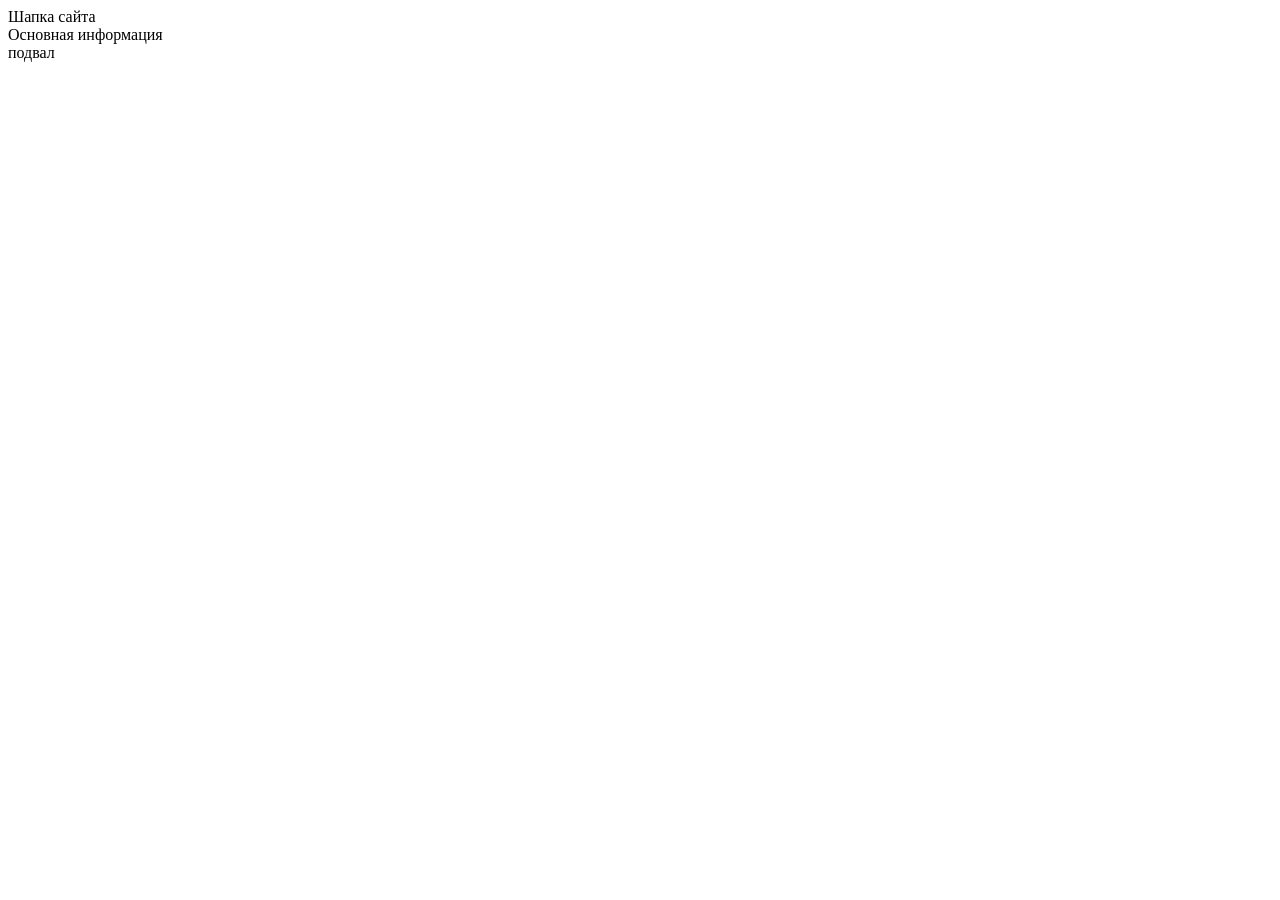
==== index.html @ 037112f5 "Добавляю первые файлы" ====
<!DOCTYPE html>
<html lang="ru">
<head>
    <meta charset="UTF-8">
    <meta name="viewport" content="width=device-width, initial-scale=1.0">
    <title> Тема проекта сюда </title>
</head>
<body>
    <header> Шапка сайта </header>
    <main> Основная информация </main>
    <footer> подвал </footer>
</body>
</html>
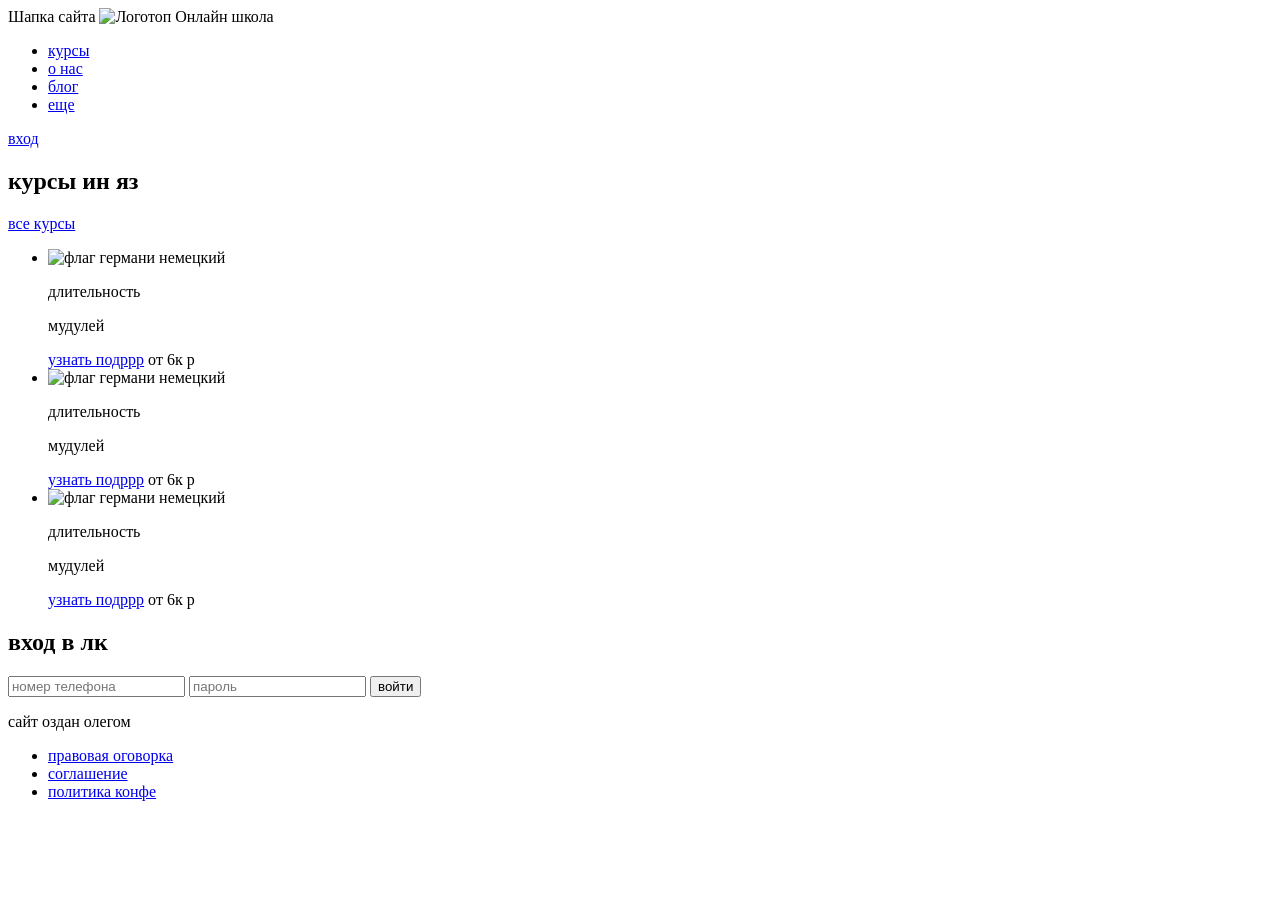
==== commit 4be2a496: "Add files via upload" ====
--- a/index.html
+++ b/index.html
@@ -6,8 +6,68 @@
     <title> Тема проекта сюда </title>
 </head>
 <body>
-    <header> Шапка сайта </header>
-    <main> Основная информация </main>
-    <footer> подвал </footer>
+    <header> Шапка сайта 
+        <img src="images/logo.png" alt="Логотоп" width="150" height="150"
+        <h1> Онлайн школа</h1>
+        <nav>
+            <ul>
+                <li><a href="#"> курсы </a></li>
+                <li><a href="#"> о нас </a></li>
+                <li><a href="#"> блог </a></li>
+                <li><a href="#"> еще </a></li>
+            </ul> 
+        </nav>
+        <a href="login.html">вход</a>
+    </header>
+    <main class="main"> 
+        <section> 
+            <div> <h2> курсы ин яз</h2>
+                <a href="#" target="_blank">все курсы</a> </a>
+        </div>
+        <ul> 
+            <li> 
+                <img src="images/german.png" alt="флаг германи" width="50" height="50" 
+                <h3> немецкий </h3>
+                <p> длительность</p>
+                <p> мудулей </p>
+                <a href="#">узнать подррр</a>
+                <span> от 6к р </span>
+            </li>
+            <li> 
+                <img src="images/german.png" alt="флаг германи" width="50" height="50" 
+                <h3> немецкий </h3>
+                <p> длительность</p>
+                <p> мудулей </p>
+                <a href="#">узнать подррр</a>
+                <span> от 6к р </span>
+
+
+            </li>
+        <li> 
+            <img src="images/german.png" alt="флаг германи" width="50" height="50" 
+                <h3> немецкий </h3>
+                <p> длительность</p>
+                <p> мудулей </p>
+                <a href="#">узнать подррр</a>
+                <span> от 6к р </span>
+        </li>
+        </ul>
+        </section>
+        <section> 
+            <form action="/">
+                <h1> вход в лк</h1>
+                <input type="tel" name="phone" placeholder="номер телефона" required>
+                <input type="password" name="password" placeholder="пароль" required>
+                <button> войти </button>
+            </form>
+        </section>
+    </main> </main>
+    <footer> <p> сайт оздан олегом</p>
+        <ul> 
+            <li><a href="#">правовая оговорка </a></li>
+            <li><a href="#">соглашение </a></li>
+            <li><a href="#">политика конфе </a></li>
+        </ul>
+         </footer>
 </body>
 </html>
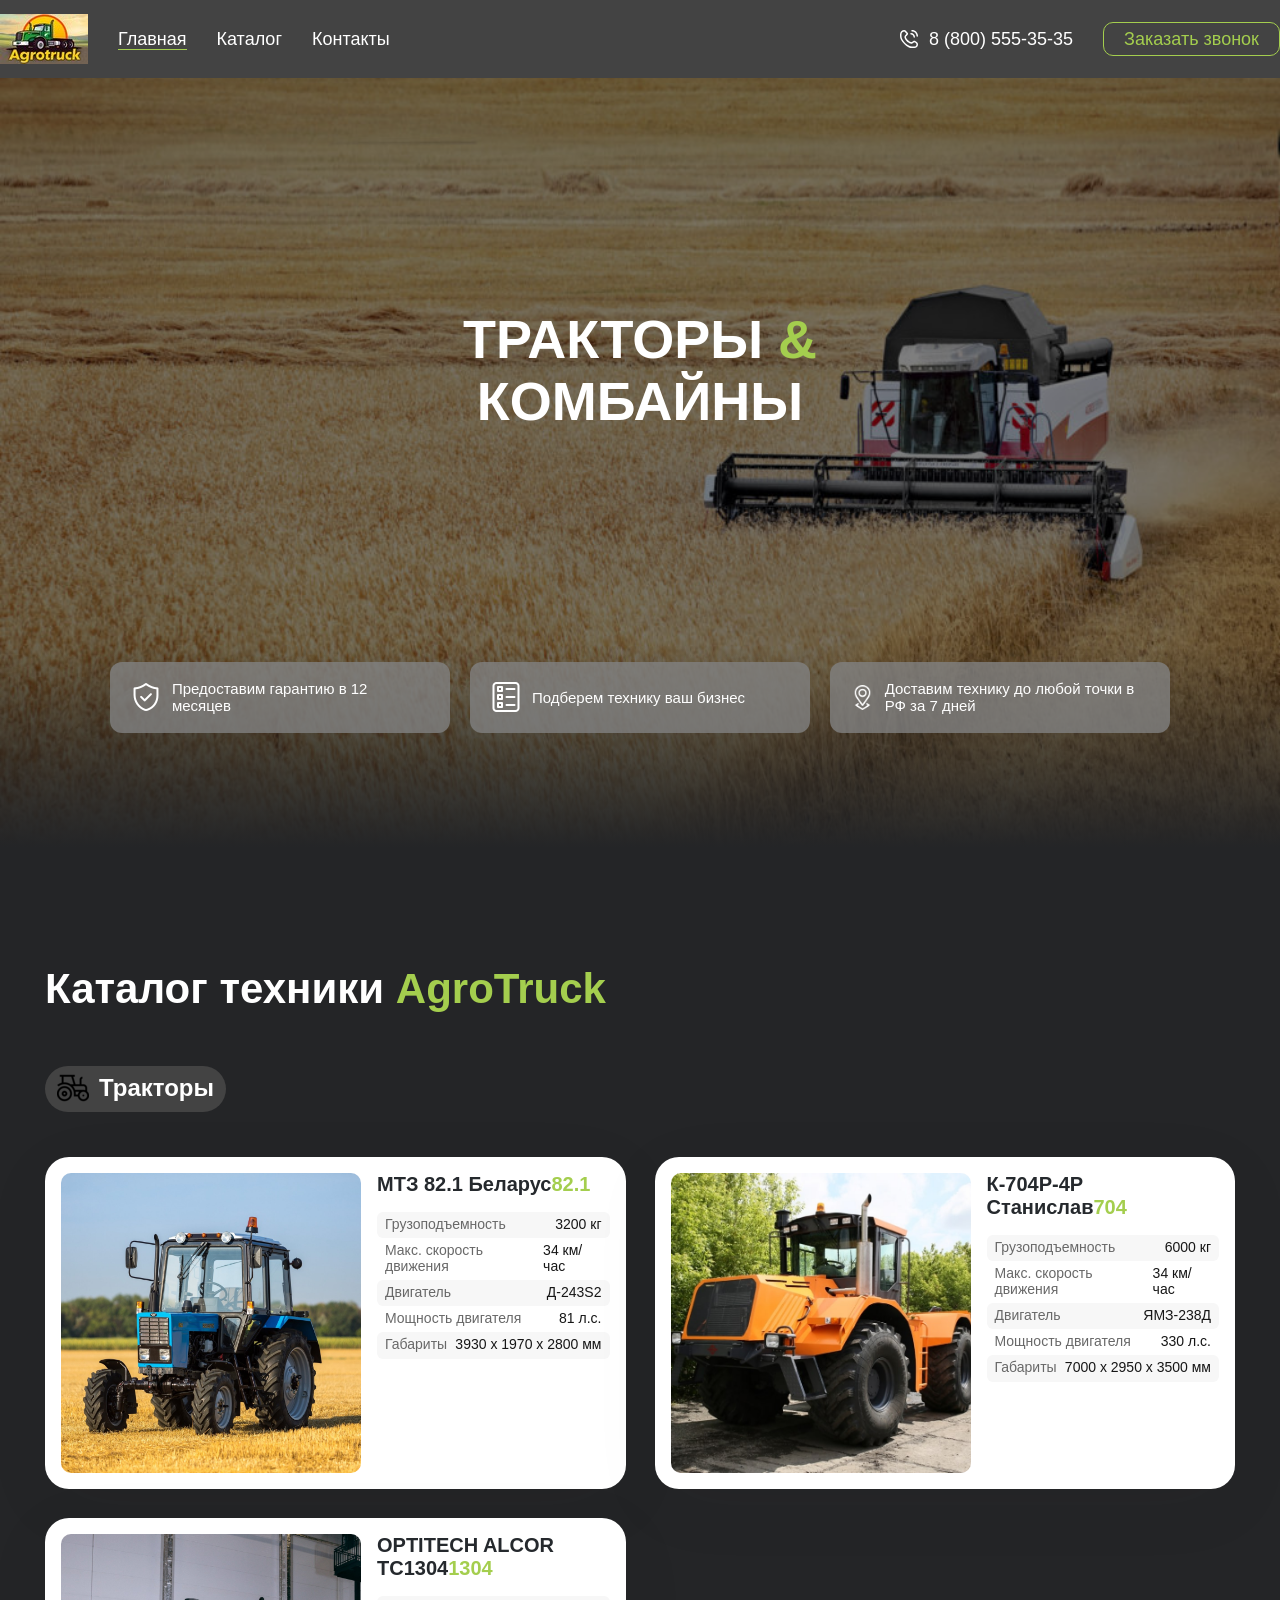
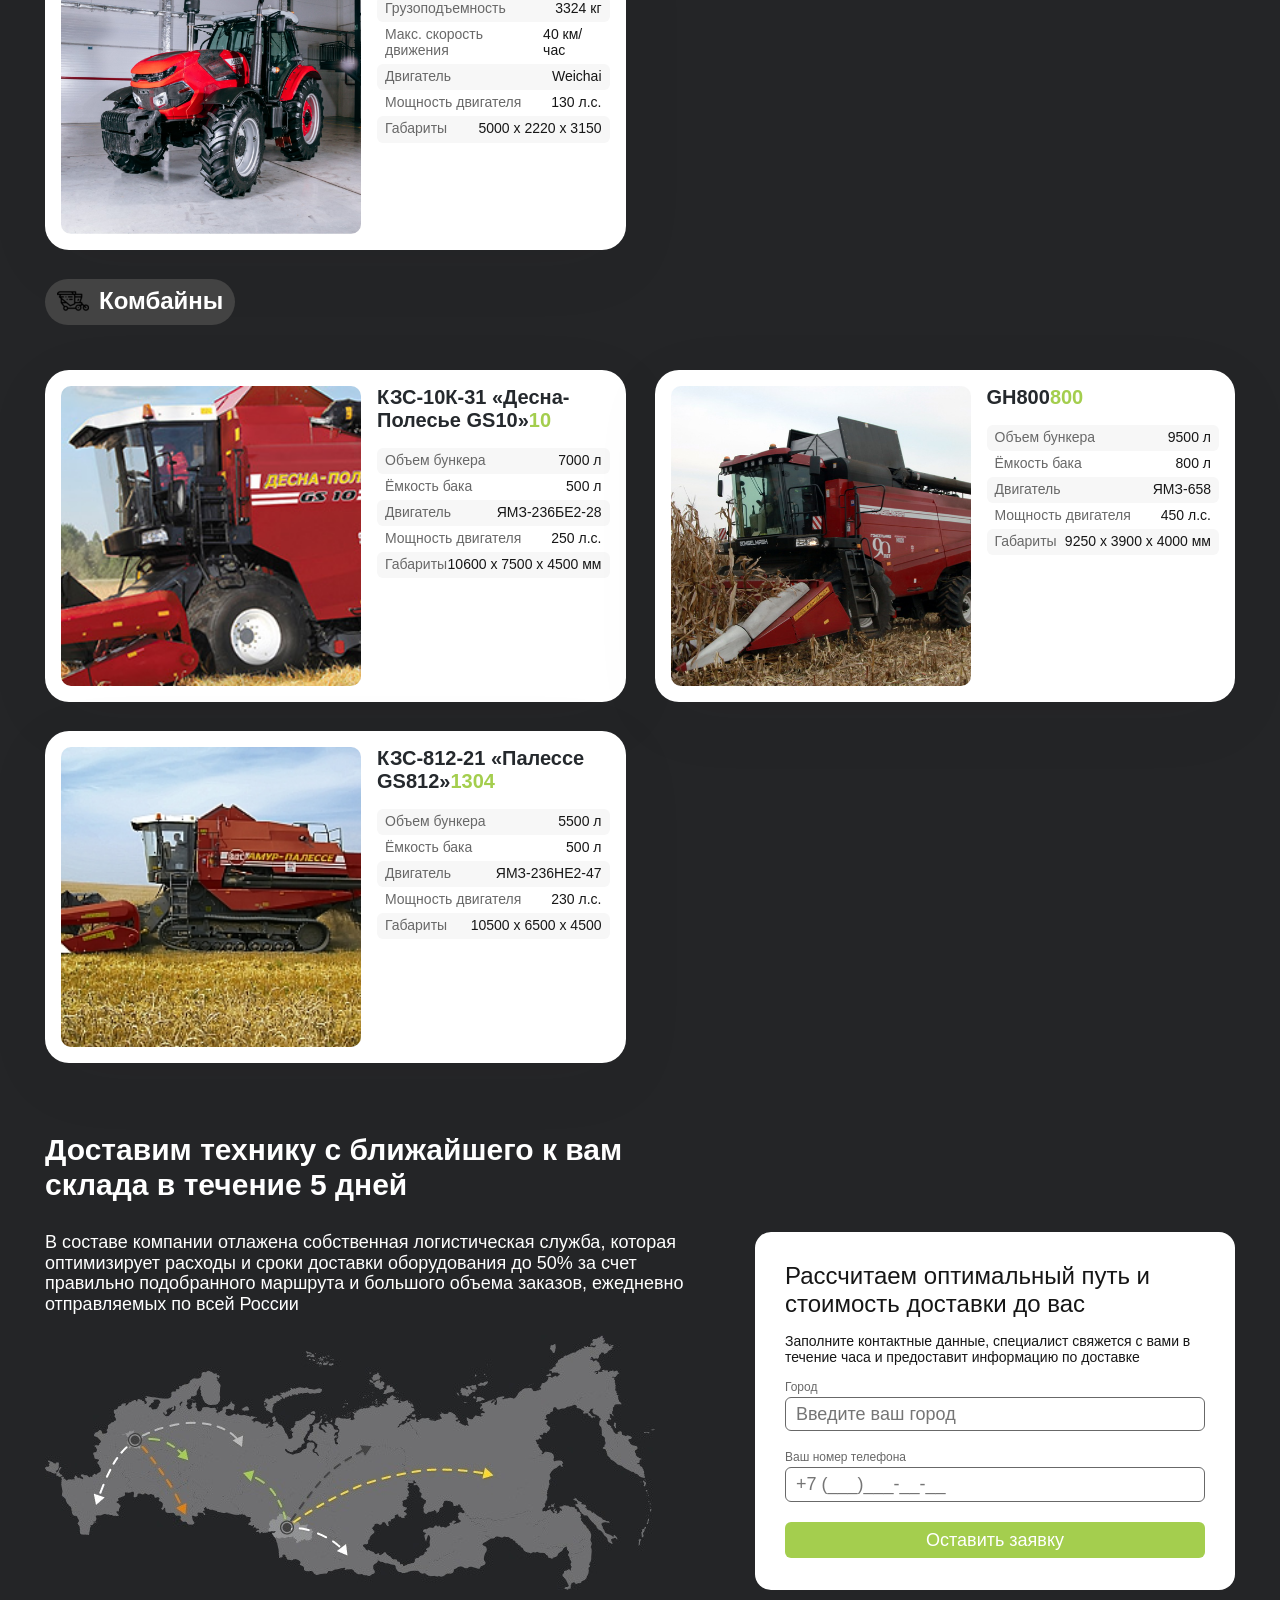
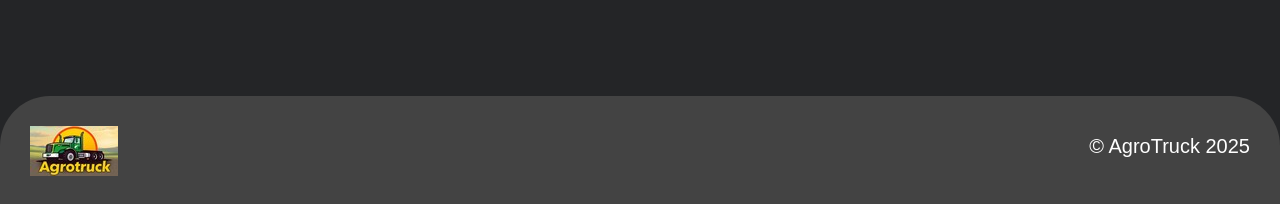
==== commit 5ddd457d: "Add files via upload" ====
--- a/index.html
+++ b/index.html
@@ -1,73 +1,369 @@
 <!DOCTYPE html>
 <html lang="ru">
-<head>
-    <meta charset="UTF-8">
-    <meta name="viewport" content="width=device-width, initial-scale=1.0">
-    <title> Тема проекта сюда </title>
-</head>
-<body>
-    <header> Шапка сайта 
-        <img src="images/logo.png" alt="Логотоп" width="150" height="150"
-        <h1> Онлайн школа</h1>
-        <nav>
-            <ul>
-                <li><a href="#"> курсы </a></li>
-                <li><a href="#"> о нас </a></li>
-                <li><a href="#"> блог </a></li>
-                <li><a href="#"> еще </a></li>
-            </ul> 
-        </nav>
-        <a href="login.html">вход</a>
+	<head>
+		<meta charset="UTF-8">
+		<meta name="viewport" content="width=device-width, initial-scale=1">
+		<title>Спецтехника</title>
+		<link rel="icon" href="favicon.ico" type="image/png">
+		<link rel="stylesheet" href="styles/normalize.css">
+		<link rel="stylesheet" href="styles/style.css">
+	</head>
+	<body>
+    <!-- Заголовок -->
+    <header class="header">
+			<div class="container">
+				<div class="header__inner">
+					<div class="header__left">
+						<!-- Логотип -->
+						<img src="logo.jpg"> 
+						</a>
+						<!--/ Логотип -->
+						<!-- Навигация -->
+						<ul class="header__list">
+							<li class="header__item">
+								<a href="#main" class="header__item-link  header__item-link--active">Главная</a>
+							</li>
+							<li class="header__item">
+								<a href="#catalog" class="header__item-link">Каталог</a>
+							</li>
+							<li class="header__item">
+								<a href="#feedback" class="header__item-link">Контакты</a>
+							</li>
+						</ul>
+						<!--/ Навигация -->
+					</div>
+					<div class="header__right">
+						<a href="tel:+78005553535" class="header__phone">
+							<svg width="20" height="20" viewBox="0 0 20 20" fill="none" xmlns="http://www.w3.org/2000/svg" class="callback-widget__icon" data-v-2271f3b7=""><path fill-rule="evenodd" clip-rule="evenodd" d="M12.25 1.75C12.25 1.33579 12.5858 1 13 1C16.3137 1 19 3.68629 19 7C19 7.41421 18.6642 7.75 18.25 7.75C17.8358 7.75 17.5 7.41421 17.5 7C17.5 4.51472 15.4853 2.5 13 2.5C12.5858 2.5 12.25 2.16421 12.25 1.75ZM11.25 4.75C11.25 4.33579 11.5858 4 12 4C14.2091 4 16 5.79086 16 8C16 8.41421 15.6642 8.75 15.25 8.75C14.8358 8.75 14.5 8.41421 14.5 8C14.5 6.61929 13.3807 5.5 12 5.5C11.5858 5.5 11.25 5.16421 11.25 4.75Z" fill="white"></path><path fill-rule="evenodd" clip-rule="evenodd" d="M1 5.37465C1 2.9586 2.9586 1 5.37465 1C5.8139 1 6.23515 1.17449 6.54574 1.48508L6.55111 1.49045L6.64743 1.589C6.70854 1.65158 6.79582 1.74107 6.9007 1.84894C7.11033 2.06455 7.39079 2.35412 7.67323 2.64912C7.95493 2.94334 8.2417 3.24617 8.46268 3.48721C8.57247 3.60696 8.67095 3.71681 8.74584 3.80499C8.78261 3.84827 8.82001 3.89373 8.85211 3.9364C8.86788 3.95737 8.88824 3.98542 8.90843 4.01714L8.90919 4.01834C8.92177 4.03807 8.96819 4.11091 9.00014 4.20922C9.11434 4.5607 9.11434 4.9393 9.00014 5.29078C8.94675 5.4551 8.84394 5.58854 8.80567 5.63821L8.80434 5.63995C8.7463 5.7153 8.67697 5.79537 8.60725 5.87257C8.46709 6.02778 8.28767 6.21274 8.11008 6.39505L8.08277 6.42307C7.71393 6.80168 7.37185 7.15281 7.20973 7.36836C6.96807 7.68967 6.91682 8.22228 7.03295 8.54405C7.03295 8.54405 7.03314 8.54446 7.03404 8.54659C7.03876 8.55776 7.23021 8.95685 7.27133 9.04531C7.20258 8.90974 7.31523 9.13975 7.27133 9.04531C7.41089 9.32055 7.5805 9.63084 7.7381 9.87197C8.46631 10.9861 9.01376 11.518 10.1341 12.2659C10.4247 12.4599 10.8005 12.6644 11.1337 12.8307C11.298 12.9127 11.4463 12.9826 11.5611 13.0343C11.6697 13.0832 11.7269 13.1061 11.74 13.1113C11.7423 13.1122 11.7428 13.1125 11.7428 13.1125C12.0371 13.209 12.3568 13.1928 12.6398 13.0671C12.7953 12.998 13.2029 12.7375 13.6721 12.4299C13.7073 12.4068 13.7425 12.3837 13.7776 12.3607C13.9574 12.2427 14.1331 12.1274 14.2772 12.036C14.3631 11.9815 14.446 11.9302 14.5167 11.8895C14.5518 11.8694 14.5911 11.8476 14.6307 11.828C14.6566 11.8152 14.7343 11.7767 14.829 11.7532C15.1055 11.6847 15.3945 11.6847 15.671 11.7532C15.7946 11.7839 15.9127 11.8477 15.9544 11.8703C15.9563 11.8713 15.9596 11.8731 15.9596 11.8731C16.0277 11.9098 16.106 11.9554 16.1866 12.0039C16.3492 12.1017 16.5478 12.2273 16.7456 12.3546C17.1419 12.6099 17.5553 12.8855 17.7123 12.9901C18.5165 13.5263 19 14.4292 19 15.3957C19 17.3863 17.3863 19 15.3957 19H12.9156C11.7009 19 10.504 18.7074 9.42625 18.147C6.18358 16.4608 3.5392 13.8164 1.85301 10.5738C1.29259 9.49602 1 8.29915 1 7.08441V5.37465ZM5.48345 2.54414C5.45433 2.51585 5.41531 2.5 5.37465 2.5C3.78703 2.5 2.5 3.78703 2.5 5.37465V7.08441C2.5 8.05823 2.73456 9.01773 3.18384 9.88173C4.7278 12.8509 7.14912 15.2722 10.1183 16.8162C10.9823 17.2654 11.9418 17.5 12.9156 17.5H15.3957C16.5579 17.5 17.5 16.5579 17.5 15.3957C17.5 14.9307 17.2676 14.4965 16.8807 14.2385C16.7237 14.1339 16.319 13.8641 15.9334 13.6157C15.7399 13.4911 15.5564 13.3752 15.4135 13.2893C15.3508 13.2516 15.3008 13.2226 15.2639 13.2022C15.2572 13.2019 15.2505 13.2018 15.2438 13.2019C15.2031 13.2259 15.1488 13.2594 15.0809 13.3025C14.9473 13.3873 14.7835 13.4948 14.6033 13.613C14.5676 13.6364 14.5313 13.6602 14.4944 13.6844C14.0866 13.9517 13.5462 14.3058 13.2488 14.4379C12.626 14.7146 11.9228 14.7501 11.2753 14.5378C11.1352 14.4918 10.8055 14.3434 10.4639 14.1729C10.106 13.9943 9.66708 13.7577 9.30129 13.5135C8.02626 12.6623 7.33002 11.9893 6.48252 10.6926C6.09602 10.1013 5.69178 9.24655 5.62202 9.05326C5.34788 8.29368 5.44154 7.22381 6.01095 6.46673C6.23356 6.17076 6.63483 5.75933 6.96267 5.42319C6.98744 5.39779 7.0118 5.37282 7.03562 5.34837C7.21718 5.16198 7.37622 4.99768 7.49399 4.86726C7.53252 4.82459 7.5627 4.78986 7.58547 4.76251C7.58558 4.76044 7.58565 4.75837 7.58571 4.75631C7.52999 4.69154 7.45257 4.6051 7.35703 4.50088C7.14721 4.27203 6.8694 3.97853 6.58977 3.68648C6.3109 3.39522 6.03331 3.1086 5.82523 2.89458C5.72125 2.78763 5.63475 2.69895 5.5743 2.63705L5.48345 2.54414Z" fill="white"></path></svg>
+							8 (800) 555-35-35
+						</a>
+						<button type="button" class="button--callback">Заказать звонок</button>
+					</div>
+				</div>
+			</div>
     </header>
-    <main class="main"> 
-        <section> 
-            <div> <h2> курсы ин яз</h2>
-                <a href="#" target="_blank">все курсы</a> </a>
+    <!--/ Заголовок -->
+
+    <!-- Основной контент -->
+    
+        <!-- Первый экран -->
+        <section class="promo" id="main">
+            <h1 class="promo__title">
+                Тракторы <span class="text-green">&</span> Комбайны
+            </h1>
+            <div class="promo__advantages">
+                <div class="advantage__item">
+                    <div class="item__icon">
+                        <img src="./images/icon/security.png" alt="">
+                    </div>
+                    <div class="item__text">Предоставим гарантию в 12 месяцев</div>
+                </div>
+                <div class="advantage__item">
+                    <div class="item__icon">
+                        <img src="./images/icon/list.png" alt="">
+                    </div>
+                    <div class="item__text">Подберем технику ваш бизнес</div>
+                </div>
+                <div class="advantage__item">
+                    <div class="item__icon">
+                        <img src="./images/icon/location.png" alt="">
+                    </div>
+                    <div class="item__text">Доставим технику до любой точки в РФ за 7 дней</div>
+                </div>
+            </div>
+        </section>
+        <!--/ Первый экран -->
+
+        <section class="section card"  id="catalog">
+            <h2 class="section__title">Каталог техники <span class="text-green">AgroTruck</span></h2>
+            <div class="card__list">
+                <div class="card__title">
+                    <div class="card__title-inner">
+                        <img src="images/icon/1112402.png" alt="">
+                        Тракторы
+                    </div>
+                </div>
+                <a class="card__item" href="#">
+                    <div class="card__item-image">
+                        <img src="images/catalog/trak/1.jpg" class="image" alt="">
+                    </div>
+                    <div class="card__item-description">
+                        <h3 class="card__title">МТЗ 82.1 Беларус<span class="text-green">82.1</span></h3>
+                        <div class="card__item-list">
+                            <div class="item">
+                                <div class="item__title">Грузоподъемность</div>
+                                <div class="item__value">3200 кг</div>
+                            </div>
+                            <div class="item">
+                                <div class="item__title">Макс. скорость движения</div>
+                                <div class="item__value">34 км/час</div>
+                            </div>
+                            <div class="item">
+                                <div class="item__title">Двигатель</div>
+                                <div class="item__value">Д-243S2</div>
+                            </div>
+                            <div class="item">
+                                <div class="item__title">Мощность двигателя</div>
+                                <div class="item__value">81 л.с.</div>
+                            </div>
+                            <div class="item">
+                                <div class="item__title">Габариты</div>
+                                <div class="item__value">3930 х 1970 х 2800 мм</div>
+                            </div>
+                        </div>
+                    </div>
+                </a>
+                <a class="card__item" href="#">
+                    <div class="card__item-image">
+                        <img src="images/catalog/trak/2.jpg" class="image" alt="">
+                    </div>
+                    <div class="card__item-description">
+                        <h3 class="card__title">К-704Р-4Р Станислав<span class="text-green">704</span></h3>
+                        <div class="card__item-list">
+                            <div class="item">
+                                <div class="item__title">Грузоподъемность</div>
+                                <div class="item__value">6000 кг</div>
+                            </div>
+                            <div class="item">
+                                <div class="item__title">Макс. скорость движения</div>
+                                <div class="item__value">34 км/час</div>
+                            </div>
+                            <div class="item">
+                                <div class="item__title">Двигатель</div>
+                                <div class="item__value">ЯМЗ-238Д</div>
+                            </div>
+                            <div class="item">
+                                <div class="item__title">Мощность двигателя</div>
+                                <div class="item__value">330 л.с.</div>
+                            </div>
+                            <div class="item">
+                                <div class="item__title">Габариты</div>
+                                <div class="item__value">7000 x 2950 x 3500 мм</div>
+                            </div>
+                        </div>
+                    </div>
+                </a>
+                <a class="card__item" href="#">
+                    <div class="card__item-image">
+                        <img src="images/catalog/trak/3.jpg" class="image" alt="">
+                    </div>
+                    <div class="card__item-description">
+                        <h3 class="card__title">OPTITECH ALCOR TC1304<span class="text-green">1304</span></h3>
+                        <div class="card__item-list">
+                            <div class="item">
+                                <div class="item__title">Грузоподъемность</div>
+                                <div class="item__value">3324 кг</div>
+                            </div>
+                            <div class="item">
+                                <div class="item__title">Макс. скорость движения</div>
+                                <div class="item__value">40 км/час</div>
+                            </div>
+                            <div class="item">
+                                <div class="item__title">Двигатель</div>
+                                <div class="item__value">Weichai</div>
+                            </div>
+                            <div class="item">
+                                <div class="item__title">Мощность двигателя</div>
+                                <div class="item__value">130 л.с.</div>
+                            </div>
+                            <div class="item">
+                                <div class="item__title">Габариты</div>
+                                <div class="item__value">5000 х 2220 х 3150</div>
+                            </div>
+                        </div>
+                    </div>
+                </a>
+                <div class="card__title">
+                    <div class="card__title-inner">
+                        <img src="images/icon/903750.png" alt="">
+                        Комбайны
+                    </div>
+                </div>
+                <a class="card__item" href="#">
+                    <div class="card__item-image">
+                        <img src="images/catalog/komba/1.jpg" class="image" alt="">
+                    </div>
+                    <div class="card__item-description">
+                        <h3 class="card__title">КЗС-10К-31 «Десна-Полесье GS10»<span class="text-green">10</span></h3>
+                        <div class="card__item-list">
+                            <div class="item">
+                                <div class="item__title">Объем бункера</div>
+                                <div class="item__value">7000 л</div>
+                            </div>
+                            <div class="item">
+                                <div class="item__title">Ёмкость бака</div>
+                                <div class="item__value">500 л</div>
+                            </div>
+                            <div class="item">
+                                <div class="item__title">Двигатель</div>
+                                <div class="item__value">ЯМЗ-236БЕ2-28</div>
+                            </div>
+                            <div class="item">
+                                <div class="item__title">Мощность двигателя</div>
+                                <div class="item__value">250 л.с.</div>
+                            </div>
+                            <div class="item">
+                                <div class="item__title">Габариты</div>
+                                <div class="item__value">10600 х 7500 х 4500 мм</div>
+                            </div>
+                        </div>
+                    </div>
+                </a>
+                <a class="card__item" href="#">
+                    <div class="card__item-image">
+                        <img src="images/catalog/komba/2.jpg" class="image" alt="">
+                    </div>
+                    <div class="card__item-description">
+                        <h3 class="card__title">GH800<span class="text-green">800</span></h3>
+                        <div class="card__item-list">
+                            <div class="item">
+                                <div class="item__title">Объем бункера</div>
+                                <div class="item__value">9500 л</div>
+                            </div>
+                            <div class="item">
+                                <div class="item__title">Ёмкость бака</div>
+                                <div class="item__value">800 л</div>
+                            </div>
+                            <div class="item">
+                                <div class="item__title">Двигатель</div>
+                                <div class="item__value">ЯМЗ-658</div>
+                            </div>
+                            <div class="item">
+                                <div class="item__title">Мощность двигателя</div>
+                                <div class="item__value">450 л.с.</div>
+                            </div>
+                            <div class="item">
+                                <div class="item__title">Габариты</div>
+                                <div class="item__value">9250 x 3900 x 4000 мм</div>
+                            </div>
+                        </div>
+                    </div>
+                </a>
+                <a class="card__item" href="#">
+                    <div class="card__item-image">
+                        <img src="images/catalog/komba/3.jpg" class="image" alt="">
+                    </div>
+                    <div class="card__item-description">
+                        <h3 class="card__title">КЗС-812-21 «Палессе GS812»<span class="text-green">1304</span></h3>
+                        <div class="card__item-list">
+                            <div class="item">
+                                <div class="item__title">Объем бункера</div>
+                                <div class="item__value">5500 л</div>
+                            </div>
+                            <div class="item">
+                                <div class="item__title">Ёмкость бака</div>
+                                <div class="item__value">500 л</div>
+                            </div>
+                            <div class="item">
+                                <div class="item__title">Двигатель</div>
+                                <div class="item__value">ЯМЗ-236НЕ2-47</div>
+                            </div>
+                            <div class="item">
+                                <div class="item__title">Мощность двигателя</div>
+                                <div class="item__value">230 л.с.</div>
+                            </div>
+                            <div class="item">
+                                <div class="item__title">Габариты</div>
+                                <div class="item__value">10500 х 6500 х 4500</div>
+                            </div>
+                        </div>
+                    </div>
+                </a>                    
+            </div>
+        </section>
+
+        <section class="section feedback" id="feedback">
+            <h2 class="feedback__title">
+                Доставим технику с ближайшего к вам склада в течение 5 дней
+            </h2>
+            <div class="feedback__container">
+                <div class="description">
+                    В составе компании отлажена собственная логистическая служба, которая оптимизирует расходы и сроки доставки оборудования до 50% за счет правильно подобранного маршрута и большого объема заказов, ежедневно отправляемых по всей России
+                    <img src="images/feedback.jpg" class="image" alt="">
+                </div>
+                <form action="#" class="feedback__form">
+                    <div class="form__title">Рассчитаем оптимальный путь и стоимость доставки до вас</div>
+                    <div class="form__description">
+                        Заполните контактные данные, специалист свяжется с вами в течение часа и предоставит информацию по доставке
+                    </div>
+                    <div class="form__control">
+                        <label class="form__label" for="city">Город</label>
+                        <input class="form__input" type="text" name="city" placeholder="Введите ваш город">
+                    </div>
+                    <div class="form__control">
+                        <label class="form__label" for="phone">Ваш номер телефона</label>
+                        <input class="form__input" type="tel" name="phone" placeholder="+7 (___)___-__-__">
+                    </div>
+                    <button type="submit" class="form__button">Оставить заявку</button>
+                </form>
+            </div>
+        </section>
+    <!--/ Основной контент -->
+    <!-- Подвал -->
+    <footer class="footer">
+        <div class="footer__container container">
+            <a class="footer__logo" >
+                <img src="logo.jpg">
+            </a>
+            <p class="footer__copy">&copy; AgroTruck 2025</p>
         </div>
-        <ul> 
-            <li> 
-                <img src="images/german.png" alt="флаг германи" width="50" height="50" 
-                <h3> немецкий </h3>
-                <p> длительность</p>
-                <p> мудулей </p>
-                <a href="#">узнать подррр</a>
-                <span> от 6к р </span>
-            </li>
-            <li> 
-                <img src="images/german.png" alt="флаг германи" width="50" height="50" 
-                <h3> немецкий </h3>
-                <p> длительность</p>
-                <p> мудулей </p>
-                <a href="#">узнать подррр</a>
-                <span> от 6к р </span>
-
-
-            </li>
-        <li> 
-            <img src="images/german.png" alt="флаг германи" width="50" height="50" 
-                <h3> немецкий </h3>
-                <p> длительность</p>
-                <p> мудулей </p>
-                <a href="#">узнать подррр</a>
-                <span> от 6к р </span>
-        </li>
-        </ul>
-        </section>
-        <section> 
-            <form action="/">
-                <h1> вход в лк</h1>
-                <input type="tel" name="phone" placeholder="номер телефона" required>
-                <input type="password" name="password" placeholder="пароль" required>
-                <button> войти </button>
+    </footer>
+    <!--/ Подвал -->
+    <!-- Формы -->
+    <div style="display: none" class="dialog dialog--layout">
+        <!-- Форма "Войдите в профиль" -->
+        <section class="popup">
+            <button class="popup__close" type="button"><img src="images/icon/close.svg" alt="Закрыть окно" width="24"
+                    height="24"></button>
+            <h2 class="popup__title">Войдите в профиль</h2>
+            <p class="popup__desc">Осуществлять покупки могут только зарегистрированные пользователи.</p>
+            <div class="popup__buttons">
+                <button class="button button--accent" type="button">Войти</button>
+                <button class="button" type="button">Регистрация</button>
+            </div>
+        </section>
+        <!--/ Форма "Войдите в профиль" -->
+        <!-- Форма "Регистрация" -->
+        <section style="display: none" class="popup">
+            <button class="popup__close" type="button"><img src="images/icon/close.svg" alt="Закрыть окно" width="24"
+                    height="24"></button>
+            <h2 class="popup__title popup__title--registration">Регистрация</h2>
+            <form class="popup__form form" action="/" method="post">
+                <input class="form__field" type="text" name="name" placeholder="Имя" required>
+                <input class="form__field" type="email" name="email" placeholder="Логин" required>
+                <fieldset class="form__fieldset">
+                    <div class="form__field-block">
+                        <input class="form__field" type="password" name="password" placeholder="Пароль" required>
+                        <span class="form__field-alert">Минимум 8 символов</span>
+                    </div>
+                    <input class="form__field" type="password" name="repeat-password" placeholder="Повторите пароль"
+                        required>
+                </fieldset>
+                <fieldset class="form__buttons">
+                    <button class="button button--accent" type="submit">Зарегистрироваться</button>
+                    <button class="button" type="button">Отмена</button>
+                </fieldset>
+                <button class="button button--link" type="button">У меня уже есть аккаунт</button>
             </form>
         </section>
-    </main> </main>
-    <footer> <p> сайт оздан олегом</p>
-        <ul> 
-            <li><a href="#">правовая оговорка </a></li>
-            <li><a href="#">соглашение </a></li>
-            <li><a href="#">политика конфе </a></li>
-        </ul>
-         </footer>
-</body>
+        <!--/ Форма "Регистрация" -->
+        <!-- Форма "Войти" -->
+        <section style="display: none" class="popup">
+            <button class="popup__close" type="button"><img src="images/icon/close.svg" alt="Закрыть окно" width="24"
+                    height="24"></button>
+            <h2 class="popup__title">Войти</h2>
+            <form class="popup__form form" action="/" method="post">
+                <input class="form__field" type="email" name="email" placeholder="Логин" required>
+                <input class="form__field" type="password" name="password" placeholder="Пароль" required>
+                <fieldset class="form__buttons">
+                    <button class="button button--accent" type="submit">Войти</button>
+                    <button class="button" type="button">Отмена</button>
+                </fieldset>
+                <button class="button button--link" type="button">У меня еще нет аккаунта</button>
+            </form>
+        </section>
+        <!--/ Форма "Войти" -->
+    </div>
+    <!--/ Формы -->
+	</body>
 </html>
--- a/styles/style.css
+++ b/styles/style.css
@@ -0,0 +1,29 @@
+/* Подключение шрифтов */
+@import "fonts.css";
+/* Подключение переменных */
+@import "variables.css";
+/* Подключение основных стилей */
+@import "base.css";
+/* Подключение универсальных стилей */
+@import "typography.css";
+
+/* Подключение анимаций */
+@import "animation.css";
+
+/* Подключение стилей относящихся к header */
+@import "header.css";
+/* Подключение стилей относящихся ко всем секциям */
+@import "section.css";
+/* Подключение стилей относящихся к главному экрану */
+@import "promo.css";
+/* Подключение стилей относящихся к footer */
+@import "footer.css";
+
+/* Подключение стилей относящихся к блокам */
+@import "card.css";
+@import "popup.css";
+@import "feedback.css";
+@import "form.css";
+
+/* Подключение стилей отвечающих за адаптив */
+@import "adaptability.css";
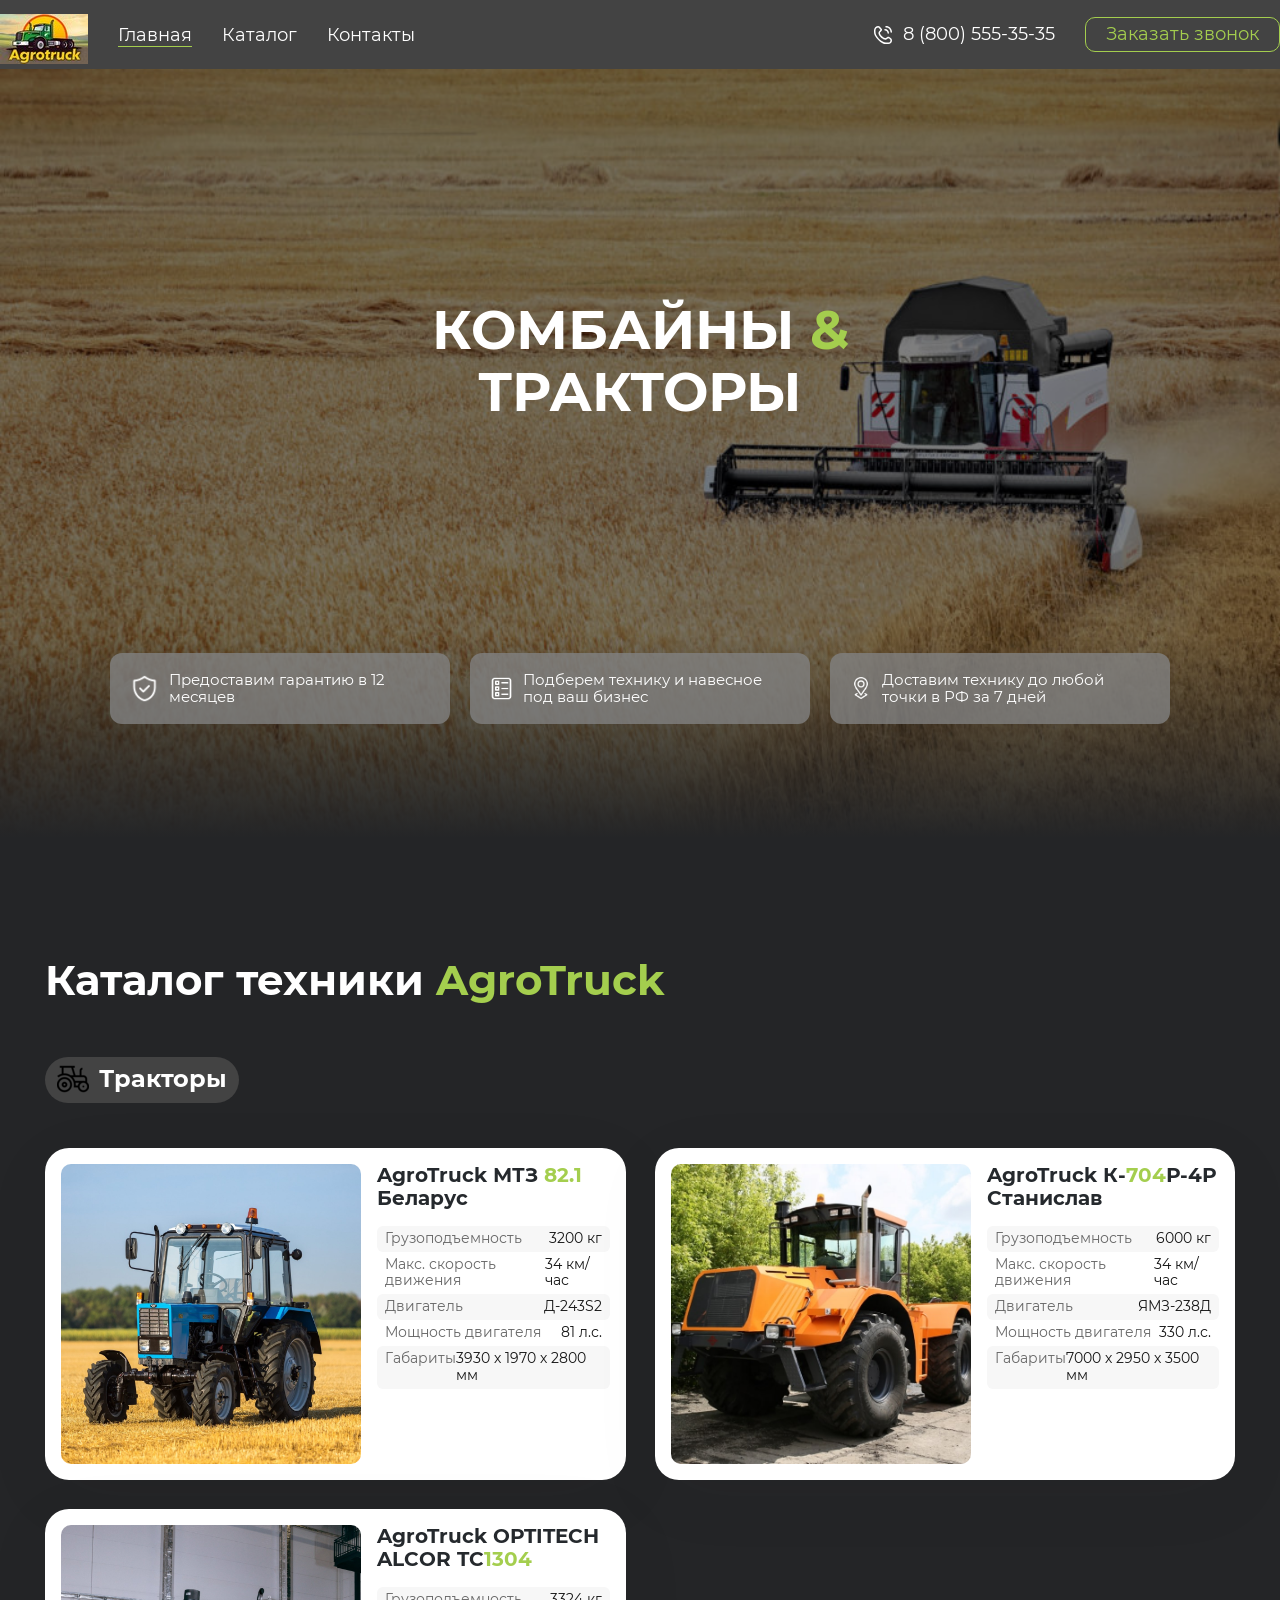
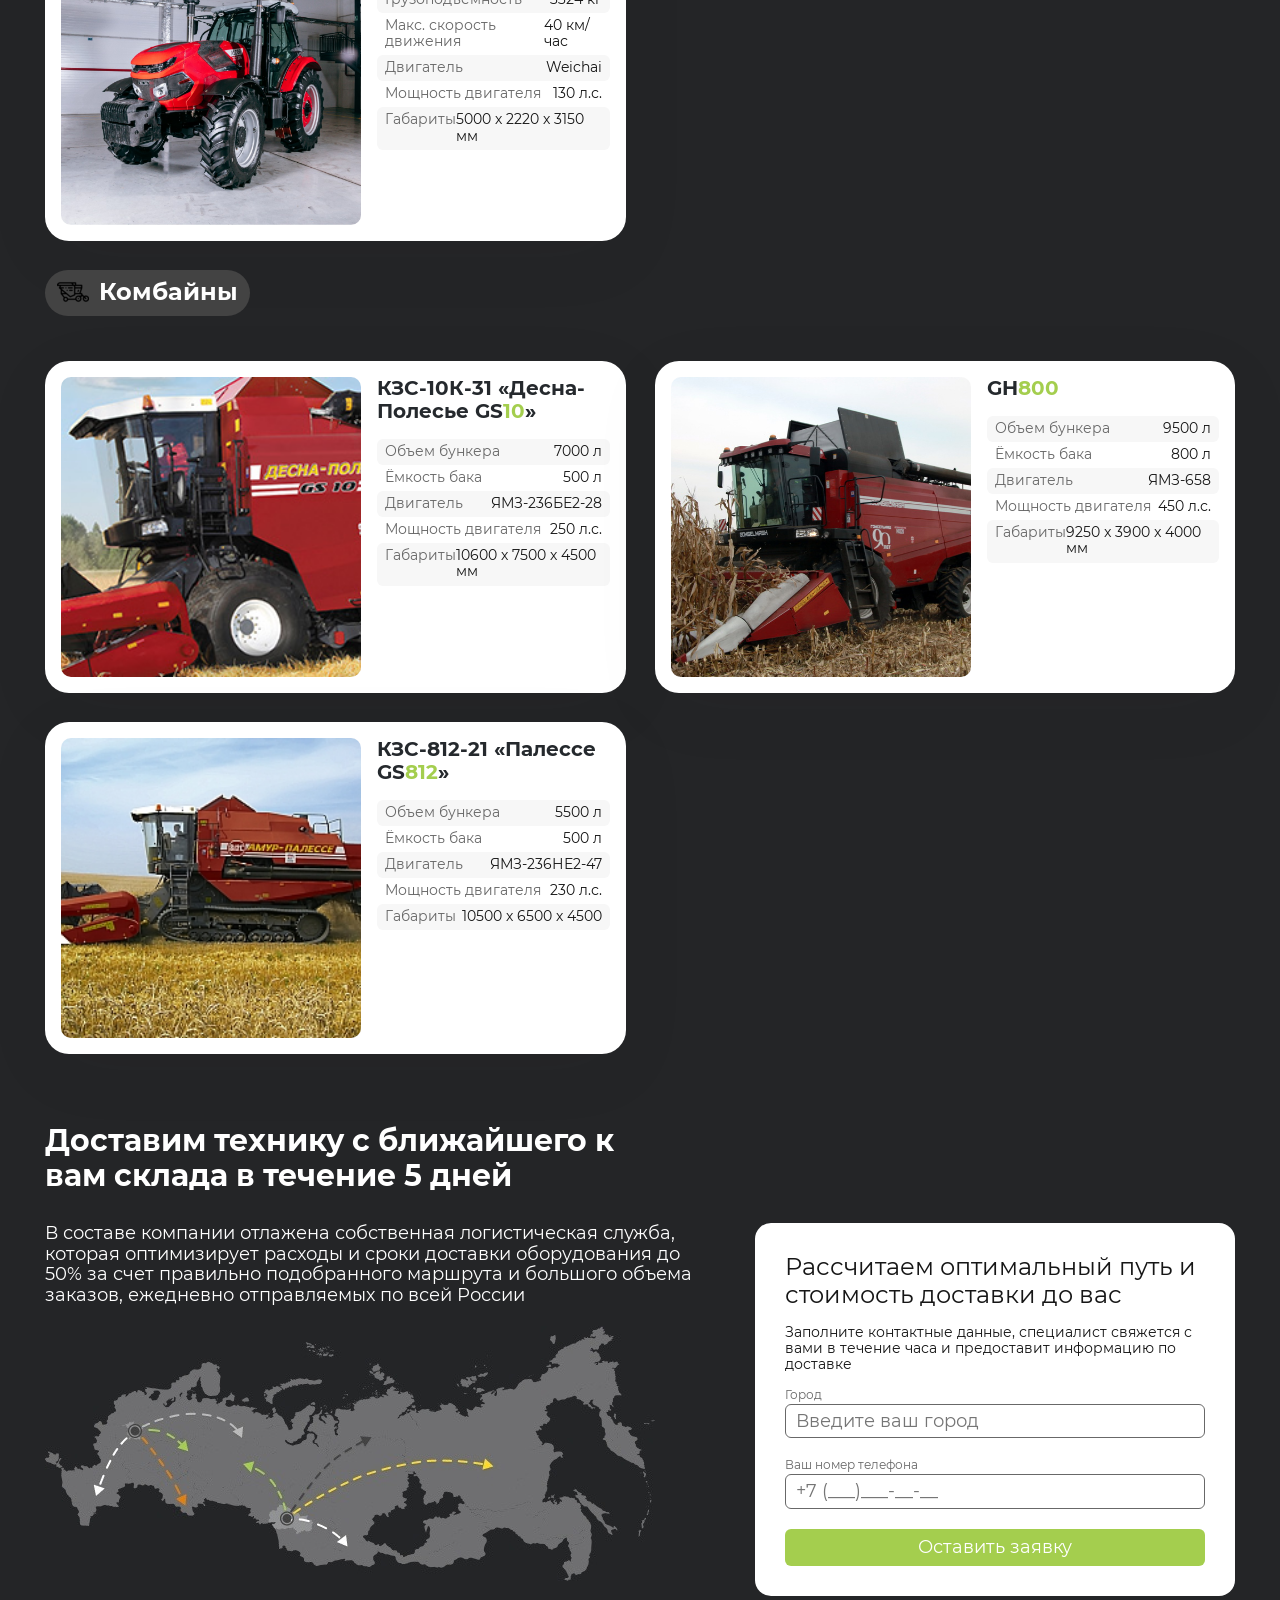
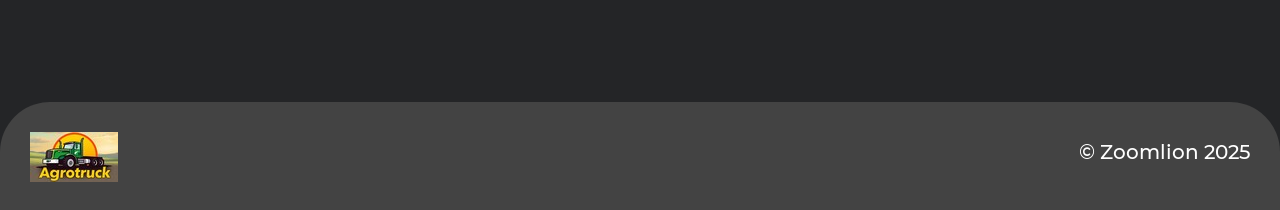
==== commit 025ff92b: "Add files via upload" ====
--- a/index.html
+++ b/index.html
@@ -15,7 +15,8 @@
 				<div class="header__inner">
 					<div class="header__left">
 						<!-- Логотип -->
-						<img src="logo.jpg"> 
+						<a class="header__logo" href="#">
+							<img src="./images/logo.png" alt="" class="logo">
 						</a>
 						<!--/ Логотип -->
 						<!-- Навигация -->
@@ -37,7 +38,7 @@
 							<svg width="20" height="20" viewBox="0 0 20 20" fill="none" xmlns="http://www.w3.org/2000/svg" class="callback-widget__icon" data-v-2271f3b7=""><path fill-rule="evenodd" clip-rule="evenodd" d="M12.25 1.75C12.25 1.33579 12.5858 1 13 1C16.3137 1 19 3.68629 19 7C19 7.41421 18.6642 7.75 18.25 7.75C17.8358 7.75 17.5 7.41421 17.5 7C17.5 4.51472 15.4853 2.5 13 2.5C12.5858 2.5 12.25 2.16421 12.25 1.75ZM11.25 4.75C11.25 4.33579 11.5858 4 12 4C14.2091 4 16 5.79086 16 8C16 8.41421 15.6642 8.75 15.25 8.75C14.8358 8.75 14.5 8.41421 14.5 8C14.5 6.61929 13.3807 5.5 12 5.5C11.5858 5.5 11.25 5.16421 11.25 4.75Z" fill="white"></path><path fill-rule="evenodd" clip-rule="evenodd" d="M1 5.37465C1 2.9586 2.9586 1 5.37465 1C5.8139 1 6.23515 1.17449 6.54574 1.48508L6.55111 1.49045L6.64743 1.589C6.70854 1.65158 6.79582 1.74107 6.9007 1.84894C7.11033 2.06455 7.39079 2.35412 7.67323 2.64912C7.95493 2.94334 8.2417 3.24617 8.46268 3.48721C8.57247 3.60696 8.67095 3.71681 8.74584 3.80499C8.78261 3.84827 8.82001 3.89373 8.85211 3.9364C8.86788 3.95737 8.88824 3.98542 8.90843 4.01714L8.90919 4.01834C8.92177 4.03807 8.96819 4.11091 9.00014 4.20922C9.11434 4.5607 9.11434 4.9393 9.00014 5.29078C8.94675 5.4551 8.84394 5.58854 8.80567 5.63821L8.80434 5.63995C8.7463 5.7153 8.67697 5.79537 8.60725 5.87257C8.46709 6.02778 8.28767 6.21274 8.11008 6.39505L8.08277 6.42307C7.71393 6.80168 7.37185 7.15281 7.20973 7.36836C6.96807 7.68967 6.91682 8.22228 7.03295 8.54405C7.03295 8.54405 7.03314 8.54446 7.03404 8.54659C7.03876 8.55776 7.23021 8.95685 7.27133 9.04531C7.20258 8.90974 7.31523 9.13975 7.27133 9.04531C7.41089 9.32055 7.5805 9.63084 7.7381 9.87197C8.46631 10.9861 9.01376 11.518 10.1341 12.2659C10.4247 12.4599 10.8005 12.6644 11.1337 12.8307C11.298 12.9127 11.4463 12.9826 11.5611 13.0343C11.6697 13.0832 11.7269 13.1061 11.74 13.1113C11.7423 13.1122 11.7428 13.1125 11.7428 13.1125C12.0371 13.209 12.3568 13.1928 12.6398 13.0671C12.7953 12.998 13.2029 12.7375 13.6721 12.4299C13.7073 12.4068 13.7425 12.3837 13.7776 12.3607C13.9574 12.2427 14.1331 12.1274 14.2772 12.036C14.3631 11.9815 14.446 11.9302 14.5167 11.8895C14.5518 11.8694 14.5911 11.8476 14.6307 11.828C14.6566 11.8152 14.7343 11.7767 14.829 11.7532C15.1055 11.6847 15.3945 11.6847 15.671 11.7532C15.7946 11.7839 15.9127 11.8477 15.9544 11.8703C15.9563 11.8713 15.9596 11.8731 15.9596 11.8731C16.0277 11.9098 16.106 11.9554 16.1866 12.0039C16.3492 12.1017 16.5478 12.2273 16.7456 12.3546C17.1419 12.6099 17.5553 12.8855 17.7123 12.9901C18.5165 13.5263 19 14.4292 19 15.3957C19 17.3863 17.3863 19 15.3957 19H12.9156C11.7009 19 10.504 18.7074 9.42625 18.147C6.18358 16.4608 3.5392 13.8164 1.85301 10.5738C1.29259 9.49602 1 8.29915 1 7.08441V5.37465ZM5.48345 2.54414C5.45433 2.51585 5.41531 2.5 5.37465 2.5C3.78703 2.5 2.5 3.78703 2.5 5.37465V7.08441C2.5 8.05823 2.73456 9.01773 3.18384 9.88173C4.7278 12.8509 7.14912 15.2722 10.1183 16.8162C10.9823 17.2654 11.9418 17.5 12.9156 17.5H15.3957C16.5579 17.5 17.5 16.5579 17.5 15.3957C17.5 14.9307 17.2676 14.4965 16.8807 14.2385C16.7237 14.1339 16.319 13.8641 15.9334 13.6157C15.7399 13.4911 15.5564 13.3752 15.4135 13.2893C15.3508 13.2516 15.3008 13.2226 15.2639 13.2022C15.2572 13.2019 15.2505 13.2018 15.2438 13.2019C15.2031 13.2259 15.1488 13.2594 15.0809 13.3025C14.9473 13.3873 14.7835 13.4948 14.6033 13.613C14.5676 13.6364 14.5313 13.6602 14.4944 13.6844C14.0866 13.9517 13.5462 14.3058 13.2488 14.4379C12.626 14.7146 11.9228 14.7501 11.2753 14.5378C11.1352 14.4918 10.8055 14.3434 10.4639 14.1729C10.106 13.9943 9.66708 13.7577 9.30129 13.5135C8.02626 12.6623 7.33002 11.9893 6.48252 10.6926C6.09602 10.1013 5.69178 9.24655 5.62202 9.05326C5.34788 8.29368 5.44154 7.22381 6.01095 6.46673C6.23356 6.17076 6.63483 5.75933 6.96267 5.42319C6.98744 5.39779 7.0118 5.37282 7.03562 5.34837C7.21718 5.16198 7.37622 4.99768 7.49399 4.86726C7.53252 4.82459 7.5627 4.78986 7.58547 4.76251C7.58558 4.76044 7.58565 4.75837 7.58571 4.75631C7.52999 4.69154 7.45257 4.6051 7.35703 4.50088C7.14721 4.27203 6.8694 3.97853 6.58977 3.68648C6.3109 3.39522 6.03331 3.1086 5.82523 2.89458C5.72125 2.78763 5.63475 2.69895 5.5743 2.63705L5.48345 2.54414Z" fill="white"></path></svg>
 							8 (800) 555-35-35
 						</a>
-						<button type="button" class="button--callback">Заказать звонок</button>
+						<button type="button" class="button--callback" id="buttonCallbackHeader">Заказать звонок</button>
 					</div>
 				</div>
 			</div>
@@ -46,149 +47,119 @@
 
     <!-- Основной контент -->
     
-        <!-- Первый экран -->
-        <section class="promo" id="main">
-            <h1 class="promo__title">
-                Тракторы <span class="text-green">&</span> Комбайны
-            </h1>
-            <div class="promo__advantages">
-                <div class="advantage__item">
-                    <div class="item__icon">
-                        <img src="./images/icon/security.png" alt="">
-                    </div>
-                    <div class="item__text">Предоставим гарантию в 12 месяцев</div>
-                </div>
-                <div class="advantage__item">
-                    <div class="item__icon">
-                        <img src="./images/icon/list.png" alt="">
-                    </div>
-                    <div class="item__text">Подберем технику ваш бизнес</div>
-                </div>
-                <div class="advantage__item">
-                    <div class="item__icon">
-                        <img src="./images/icon/location.png" alt="">
-                    </div>
-                    <div class="item__text">Доставим технику до любой точки в РФ за 7 дней</div>
-                </div>
-            </div>
-        </section>
-        <!--/ Первый экран -->
-
-        <section class="section card"  id="catalog">
-            <h2 class="section__title">Каталог техники <span class="text-green">AgroTruck</span></h2>
-            <div class="card__list">
-                <div class="card__title">
-                    <div class="card__title-inner">
-                        <img src="images/icon/1112402.png" alt="">
-                        Тракторы
-                    </div>
-                </div>
-                <a class="card__item" href="#">
+    <!-- Первый экран -->
+    <section class="promo" id="main">
+        <h1 class="promo__title">
+            Комбайны <span class="text-green">&</span> Тракторы
+        </h1>
+        <div class="promo__advantages">
+            <div class="advantage__item">
+                <div class="item__icon">
+                    <img src="./images/icon/security.png" alt="">
+                </div>
+                <div class="item__text">Предоставим гарантию в 12 месяцев</div>
+            </div>
+            <div class="advantage__item">
+                <div class="item__icon">
+                    <img src="./images/icon/list.png" alt="">
+                </div>
+                <div class="item__text">Подберем технику и навесное под ваш бизнес</div>
+            </div>
+            <div class="advantage__item">
+                <div class="item__icon">
+                    <img src="./images/icon/location.png" alt="">
+                </div>
+                <div class="item__text">Доставим технику до любой точки в РФ за 7 дней</div>
+            </div>
+        </div>
+    </section>
+    <!--/ Первый экран -->
+
+    <section class="section card"  id="catalog">
+        <h2 class="section__title">Каталог техники <span class="text-green">AgroTruck</span></h2>
+        <div class="card__list">
+            <div class="card__title" id="catalogCardList">
+                <div class="card__title-inner">
+                    <img src="images/icon/tracktor.png" alt="">
+                    Тракторы
+                </div>
+            </div>
+            <div class="card__title">
+                <div class="card__title-inner">
+                    <img src="images/icon/kombain.png" alt="">
+                    Комбайны
+                </div>
+            </div>
+            <a class="card__item" href="#">
                     <div class="card__item-image">
-                        <img src="images/catalog/trak/1.jpg" class="image" alt="">
+                        <img src="images/catalog/kombain/1.jpg" class="image" alt="">
                     </div>
                     <div class="card__item-description">
-                        <h3 class="card__title">МТЗ 82.1 Беларус<span class="text-green">82.1</span></h3>
+                        <h3 class="card__title">КЗС-10К-31 «Десна-Полесье GS<span class="text-green">10</span>»</h3>
                         <div class="card__item-list">
                             <div class="item">
-                                <div class="item__title">Грузоподъемность</div>
-                                <div class="item__value">3200 кг</div>
-                            </div>
-                            <div class="item">
-                                <div class="item__title">Макс. скорость движения</div>
-                                <div class="item__value">34 км/час</div>
+                                <div class="item__title">Объем бункера</div>
+                                <div class="item__value">7000 л</div>
+                            </div>
+                            <div class="item">
+                                <div class="item__title">Ёмкость бака</div>
+                                <div class="item__value">500 л</div>
                             </div>
                             <div class="item">
                                 <div class="item__title">Двигатель</div>
-                                <div class="item__value">Д-243S2</div>
+                                <div class="item__value">ЯМЗ-236БЕ2-28</div>
                             </div>
                             <div class="item">
                                 <div class="item__title">Мощность двигателя</div>
-                                <div class="item__value">81 л.с.</div>
+                                <div class="item__value">250 л.с.</div>
                             </div>
                             <div class="item">
                                 <div class="item__title">Габариты</div>
-                                <div class="item__value">3930 х 1970 х 2800 мм</div>
+                                <div class="item__value">10600 х 7500 х 4500 мм</div>
                             </div>
                         </div>
                     </div>
                 </a>
                 <a class="card__item" href="#">
                     <div class="card__item-image">
-                        <img src="images/catalog/trak/2.jpg" class="image" alt="">
+                        <img src="images/catalog/kombain/2.jpg" class="image" alt="">
                     </div>
                     <div class="card__item-description">
-                        <h3 class="card__title">К-704Р-4Р Станислав<span class="text-green">704</span></h3>
+                        <h3 class="card__title">GH<span class="text-green">800</span></h3>
                         <div class="card__item-list">
                             <div class="item">
-                                <div class="item__title">Грузоподъемность</div>
-                                <div class="item__value">6000 кг</div>
-                            </div>
-                            <div class="item">
-                                <div class="item__title">Макс. скорость движения</div>
-                                <div class="item__value">34 км/час</div>
+                                <div class="item__title">Объем бункера</div>
+                                <div class="item__value">9500 л</div>
+                            </div>
+                            <div class="item">
+                                <div class="item__title">Ёмкость бака</div>
+                                <div class="item__value">800 л</div>
                             </div>
                             <div class="item">
                                 <div class="item__title">Двигатель</div>
-                                <div class="item__value">ЯМЗ-238Д</div>
+                                <div class="item__value">ЯМЗ-658</div>
                             </div>
                             <div class="item">
                                 <div class="item__title">Мощность двигателя</div>
-                                <div class="item__value">330 л.с.</div>
+                                <div class="item__value">450 л.с.</div>
                             </div>
                             <div class="item">
                                 <div class="item__title">Габариты</div>
-                                <div class="item__value">7000 x 2950 x 3500 мм</div>
+                                <div class="item__value">9250 x 3900 x 4000 мм</div>
                             </div>
                         </div>
                     </div>
                 </a>
                 <a class="card__item" href="#">
                     <div class="card__item-image">
-                        <img src="images/catalog/trak/3.jpg" class="image" alt="">
+                        <img src="images/catalog/kombain/3.jpg" class="image" alt="">
                     </div>
                     <div class="card__item-description">
-                        <h3 class="card__title">OPTITECH ALCOR TC1304<span class="text-green">1304</span></h3>
+                        <h3 class="card__title">КЗС-812-21 «Палессе GS<span class="text-green">812</span>»</h3>
                         <div class="card__item-list">
                             <div class="item">
-                                <div class="item__title">Грузоподъемность</div>
-                                <div class="item__value">3324 кг</div>
-                            </div>
-                            <div class="item">
-                                <div class="item__title">Макс. скорость движения</div>
-                                <div class="item__value">40 км/час</div>
-                            </div>
-                            <div class="item">
-                                <div class="item__title">Двигатель</div>
-                                <div class="item__value">Weichai</div>
-                            </div>
-                            <div class="item">
-                                <div class="item__title">Мощность двигателя</div>
-                                <div class="item__value">130 л.с.</div>
-                            </div>
-                            <div class="item">
-                                <div class="item__title">Габариты</div>
-                                <div class="item__value">5000 х 2220 х 3150</div>
-                            </div>
-                        </div>
-                    </div>
-                </a>
-                <div class="card__title">
-                    <div class="card__title-inner">
-                        <img src="images/icon/903750.png" alt="">
-                        Комбайны
-                    </div>
-                </div>
-                <a class="card__item" href="#">
-                    <div class="card__item-image">
-                        <img src="images/catalog/komba/1.jpg" class="image" alt="">
-                    </div>
-                    <div class="card__item-description">
-                        <h3 class="card__title">КЗС-10К-31 «Десна-Полесье GS10»<span class="text-green">10</span></h3>
-                        <div class="card__item-list">
-                            <div class="item">
                                 <div class="item__title">Объем бункера</div>
-                                <div class="item__value">7000 л</div>
+                                <div class="item__value">5500 л</div>
                             </div>
                             <div class="item">
                                 <div class="item__title">Ёмкость бака</div>
@@ -196,66 +167,6 @@
                             </div>
                             <div class="item">
                                 <div class="item__title">Двигатель</div>
-                                <div class="item__value">ЯМЗ-236БЕ2-28</div>
-                            </div>
-                            <div class="item">
-                                <div class="item__title">Мощность двигателя</div>
-                                <div class="item__value">250 л.с.</div>
-                            </div>
-                            <div class="item">
-                                <div class="item__title">Габариты</div>
-                                <div class="item__value">10600 х 7500 х 4500 мм</div>
-                            </div>
-                        </div>
-                    </div>
-                </a>
-                <a class="card__item" href="#">
-                    <div class="card__item-image">
-                        <img src="images/catalog/komba/2.jpg" class="image" alt="">
-                    </div>
-                    <div class="card__item-description">
-                        <h3 class="card__title">GH800<span class="text-green">800</span></h3>
-                        <div class="card__item-list">
-                            <div class="item">
-                                <div class="item__title">Объем бункера</div>
-                                <div class="item__value">9500 л</div>
-                            </div>
-                            <div class="item">
-                                <div class="item__title">Ёмкость бака</div>
-                                <div class="item__value">800 л</div>
-                            </div>
-                            <div class="item">
-                                <div class="item__title">Двигатель</div>
-                                <div class="item__value">ЯМЗ-658</div>
-                            </div>
-                            <div class="item">
-                                <div class="item__title">Мощность двигателя</div>
-                                <div class="item__value">450 л.с.</div>
-                            </div>
-                            <div class="item">
-                                <div class="item__title">Габариты</div>
-                                <div class="item__value">9250 x 3900 x 4000 мм</div>
-                            </div>
-                        </div>
-                    </div>
-                </a>
-                <a class="card__item" href="#">
-                    <div class="card__item-image">
-                        <img src="images/catalog/komba/3.jpg" class="image" alt="">
-                    </div>
-                    <div class="card__item-description">
-                        <h3 class="card__title">КЗС-812-21 «Палессе GS812»<span class="text-green">1304</span></h3>
-                        <div class="card__item-list">
-                            <div class="item">
-                                <div class="item__title">Объем бункера</div>
-                                <div class="item__value">5500 л</div>
-                            </div>
-                            <div class="item">
-                                <div class="item__title">Ёмкость бака</div>
-                                <div class="item__value">500 л</div>
-                            </div>
-                            <div class="item">
-                                <div class="item__title">Двигатель</div>
                                 <div class="item__value">ЯМЗ-236НЕ2-47</div>
                             </div>
                             <div class="item">
@@ -268,102 +179,75 @@
                             </div>
                         </div>
                     </div>
-                </a>                    
-            </div>
-        </section>
-
-        <section class="section feedback" id="feedback">
-            <h2 class="feedback__title">
-                Доставим технику с ближайшего к вам склада в течение 5 дней
-            </h2>
-            <div class="feedback__container">
-                <div class="description">
-                    В составе компании отлажена собственная логистическая служба, которая оптимизирует расходы и сроки доставки оборудования до 50% за счет правильно подобранного маршрута и большого объема заказов, ежедневно отправляемых по всей России
-                    <img src="images/feedback.jpg" class="image" alt="">
-                </div>
-                <form action="#" class="feedback__form">
-                    <div class="form__title">Рассчитаем оптимальный путь и стоимость доставки до вас</div>
-                    <div class="form__description">
-                        Заполните контактные данные, специалист свяжется с вами в течение часа и предоставит информацию по доставке
-                    </div>
-                    <div class="form__control">
-                        <label class="form__label" for="city">Город</label>
-                        <input class="form__input" type="text" name="city" placeholder="Введите ваш город">
-                    </div>
-                    <div class="form__control">
-                        <label class="form__label" for="phone">Ваш номер телефона</label>
-                        <input class="form__input" type="tel" name="phone" placeholder="+7 (___)___-__-__">
-                    </div>
-                    <button type="submit" class="form__button">Оставить заявку</button>
-                </form>
-            </div>
-        </section>
+                </a>
+        </div>
+    </section>
+
+    <section class="section feedback" id="feedback">
+        <h2 class="feedback__title">
+            Доставим технику с ближайшего к вам склада в течение 5 дней
+        </h2>
+        <div class="feedback__container">
+            <div class="description">
+                В составе компании отлажена собственная логистическая служба, которая оптимизирует расходы и сроки доставки оборудования до 50% за счет правильно подобранного маршрута и большого объема заказов, ежедневно отправляемых по всей России
+                <img src="images/feedback.jpg" class="image" alt="">
+            </div>
+            <form action="#" class="feedback__form">
+                <div class="form__title">Рассчитаем оптимальный путь и стоимость доставки до вас</div>
+                <div class="form__description">
+                    Заполните контактные данные, специалист свяжется с вами в течение часа и предоставит информацию по доставке
+                </div>
+                <div class="form__control">
+                    <label class="form__label" for="city">Город</label>
+                    <input class="form__input" type="text" name="city" placeholder="Введите ваш город">
+                </div>
+                <div class="form__control">
+                    <label class="form__label" for="phone">Ваш номер телефона</label>
+                    <input class="form__input" type="tel" name="phone" placeholder="+7 (___)___-__-__">
+                </div>
+                <button type="submit" class="form__button">Оставить заявку</button>
+            </form>
+        </div>
+    </section>
     <!--/ Основной контент -->
+
     <!-- Подвал -->
     <footer class="footer">
         <div class="footer__container container">
-            <a class="footer__logo" >
-                <img src="logo.jpg">
+            <a class="footer__logo" href="#">
+                <img src="./images/logo.png" alt="" class="logo">
             </a>
-            <p class="footer__copy">&copy; AgroTruck 2025</p>
+            <p class="footer__copy">&copy; Zoomlion 2025</p>
         </div>
     </footer>
     <!--/ Подвал -->
+
     <!-- Формы -->
-    <div style="display: none" class="dialog dialog--layout">
-        <!-- Форма "Войдите в профиль" -->
+    <div class="dialog dialog--layout d-none" id="modalFormFeedback">
+        <!-- Форма "Заказать звонок" -->
         <section class="popup">
-            <button class="popup__close" type="button"><img src="images/icon/close.svg" alt="Закрыть окно" width="24"
+            <button class="popup__close" type="button" id="modalFormFeedbackClose"><img src="images/icon/close.svg" alt="Закрыть окно" width="24"
                     height="24"></button>
-            <h2 class="popup__title">Войдите в профиль</h2>
-            <p class="popup__desc">Осуществлять покупки могут только зарегистрированные пользователи.</p>
-            <div class="popup__buttons">
-                <button class="button button--accent" type="button">Войти</button>
-                <button class="button" type="button">Регистрация</button>
-            </div>
-        </section>
-        <!--/ Форма "Войдите в профиль" -->
-        <!-- Форма "Регистрация" -->
-        <section style="display: none" class="popup">
-            <button class="popup__close" type="button"><img src="images/icon/close.svg" alt="Закрыть окно" width="24"
-                    height="24"></button>
-            <h2 class="popup__title popup__title--registration">Регистрация</h2>
-            <form class="popup__form form" action="/" method="post">
-                <input class="form__field" type="text" name="name" placeholder="Имя" required>
-                <input class="form__field" type="email" name="email" placeholder="Логин" required>
-                <fieldset class="form__fieldset">
-                    <div class="form__field-block">
-                        <input class="form__field" type="password" name="password" placeholder="Пароль" required>
-                        <span class="form__field-alert">Минимум 8 символов</span>
-                    </div>
-                    <input class="form__field" type="password" name="repeat-password" placeholder="Повторите пароль"
-                        required>
-                </fieldset>
-                <fieldset class="form__buttons">
-                    <button class="button button--accent" type="submit">Зарегистрироваться</button>
-                    <button class="button" type="button">Отмена</button>
-                </fieldset>
-                <button class="button button--link" type="button">У меня уже есть аккаунт</button>
+            <h2 class="popup__title">Заполните контактные данные</h2>
+            <p class="popup__desc">
+                Специалист перезвонит вам в течение часа 
+                и проконсультирует по любому вопросу
+            </p>
+            <form action="#" class="feedback__form" id="modalForm">
+                <div class="form__control">
+                    <label class="form__label" for="city">Ваше имя</label>
+                    <input class="form__input" type="text" name="name" placeholder="Введите ваше имя">
+                </div>
+                <div class="form__control">
+                    <label class="form__label" for="phone">Ваш номер телефона</label>
+                    <input class="form__input" type="tel" name="phone" placeholder="+7 (___)___-__-__">
+                </div>
+                <button type="submit" class="form__button">Оставить заявку</button>
             </form>
         </section>
-        <!--/ Форма "Регистрация" -->
-        <!-- Форма "Войти" -->
-        <section style="display: none" class="popup">
-            <button class="popup__close" type="button"><img src="images/icon/close.svg" alt="Закрыть окно" width="24"
-                    height="24"></button>
-            <h2 class="popup__title">Войти</h2>
-            <form class="popup__form form" action="/" method="post">
-                <input class="form__field" type="email" name="email" placeholder="Логин" required>
-                <input class="form__field" type="password" name="password" placeholder="Пароль" required>
-                <fieldset class="form__buttons">
-                    <button class="button button--accent" type="submit">Войти</button>
-                    <button class="button" type="button">Отмена</button>
-                </fieldset>
-                <button class="button button--link" type="button">У меня еще нет аккаунта</button>
-            </form>
-        </section>
-        <!--/ Форма "Войти" -->
+        <!--/ Форма "Заказать звонок" -->
     </div>
     <!--/ Формы -->
 	</body>
+    <script src="./scripts/main.js"></script>
 </html>
